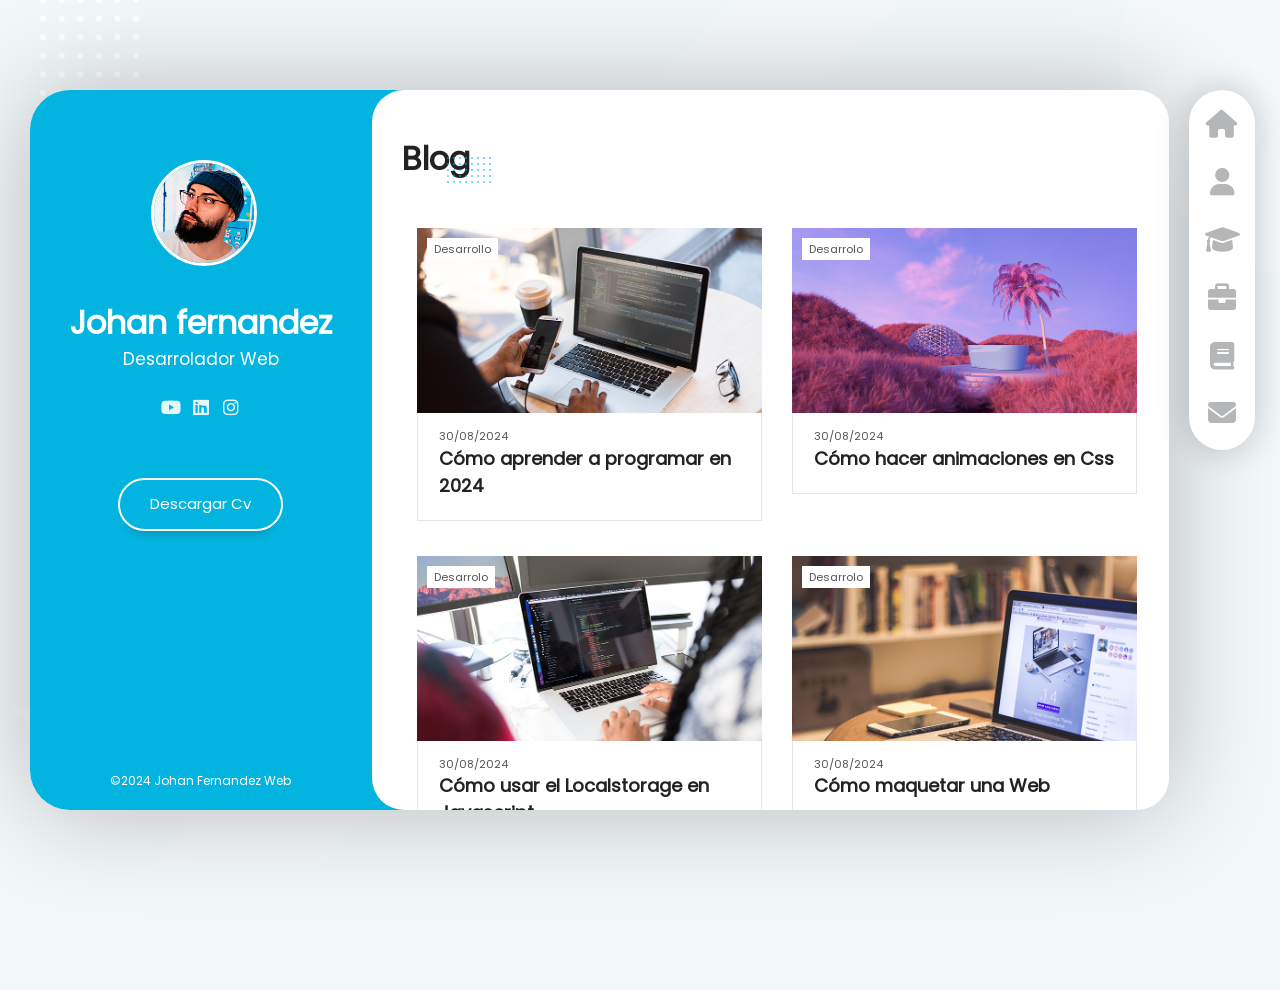
==== blog.html @ 12db5f35 "primer commit" ====
<!DOCTYPE html>
<html lang="en">

<head>
  <meta charset="UTF-8">
  <meta name="viewport" content="width=device-width, initial-scale=1,maximun-scale=1">
  <link rel="stylesheet" href="assets/css/style.css">
  <link rel="stylesheet" href="assets/css/reset.css">
  <link rel="stylesheet" href="assets/css/scroll.css">
  <link rel="stylesheet" href="assets/fonts/fontawesome-free-6.1.2-web/css/all.min.css">
  <link rel="stylesheet" href="assets/fonts/poppins/poppins.css">
  <link rel="preconnect" href="https://fonts.googleapis.com">
  <link rel="preconnect" href="https://fonts.gstatic.com" crossorigin>
  <link rel="stylesheet" href="assets/css/responsive.css">

  <script src="assets/js/menu.js" defer></script>

  <title>Portafolio-Victor Robles</title>
</head>

<body>
  <!-- //layout principal -->
  <div class="layout">
    <!-- barra lateral(info del usuario) -->
    <aside class="layout__aside">
      <section class="aside__userinfo">

        <!-- informacion general usuario -->
        <div class="userinfo__general">
          <div class="userinfo__container-image">
            <img src="assets/img/default-user.jpg" class="userinfo__image" alt="foto del perfil del usuario">
          </div>
          <h2 class="userinfo__name">Johan fernandez</h2>
          <h4 class="userinfo__job">Desarrolador Web</h4>
        </div>

        <!-- menu de navegacion -->
        <nav class="layout__menu">
          <ul class="menu__list">
            <li class="menu__option">
              <a href="index.html" class="menu__Link">
                <i class="fa-solid fa-house menu__icon"></i>
                <span class="menu__overlay">Home</span>
              </a>
            </li>
            <li class="menu__option">
              <a href="sobre-mi.html" class="menu__Link">
                <i class="fa-solid fa-user menu__icon"></i>
                <span class="menu__overlay">Sobre mi</span>
              </a>
            </li>
            <li class="menu__option">
              <a href="curriculun.html" class="menu__Link">
                <i class="fa-solid fa-graduation-cap menu__icon"></i>
                <span class="menu__overlay">Curriculun</span>
              </a>
            </li>
            <li class="menu__option">
              <a href="portafolio.html" class="menu__Link">
                <i class="fa-solid fa-briefcase menu__icon"></i>
                <span class="menu__overlay">Portafolio</span>
              </a>
            </li>
            <li class="menu__option">
              <a href="blog.html" class="menu__Link">
                <i class="fa-solid fa-book menu__icon"></i>
                <span class="menu__overlay">Block</span>
              </a>
            </li>
            <li class="menu__option">
              <a href="contacto.html" class="menu__Link">
                <i class="fa-solid fa-envelope menu__icon"></i>
                <span class="menu__overlay">Contacto</span>
              </a>
            </li>
          </ul>
        </nav>

        <!-- links a redes sociales -->
        <div class="userinfo__links">
          <ul class="links__social">
            <li class="social__option">
              <a href="#" class="social__link">
                <i class="fa-brands fa-youtube" class="social__icon"></i>
              </a>
            </li>
            <li class="social__option">
              <a href="#" class="social__link">
                <i class="fa-brands fa-linkedin" class="social__icon"></i>
              </a>
            </li>
            <li class="social__option">
              <a href="#" class="social__link">
                <i class="fa-brands fa-instagram" class="social__icon"></i>
              </a>
            </li>

          </ul>
        </div>

        <!-- boton -->
        <div class="userinfo__buttons">
          <a href="#" class="userinfo__btn">Descargar Cv</a>

        </div>

        <!-- pie de pagina  -->
        <footer class="userinfo__footer">
          &copy;2024 Johan Fernandez Web
        </footer>

      </section>
    </aside>
     <!-- MENU REESPONSIVE -->
    <div class="layout__menu-toggle">
      <i class="menu-toggle__icon fa-solid fa-bars"></i>
      <i class="menu-toggle__icon fa-solid fa-xmark"></i>
    </div>  
    <!-- Contenido principal -->
    <main class="layout__content">
      
        <section class="content__page content__blog">
        <!-- Este contenido cambia con cada pagina Web -->
        
        <header class="blog__header">
          <h1 class="blog__title">Blog</h1>
        </header>

        <section class="blog__articles">
            
            <article class="articles__article">

                <div class="article__top">
                    <div class="article__category">Desarrollo</div>
                    <a href="#" class="article__image-link">
                        <div class="article__mask">
                            <img src="assets/img/articulo-1.jpg" class="article__image"  alt="imagen del blog">
                        </div>
                        <div class="article__logo">
                            <i class="article__icon fa-solid fa-book"></i>
                        </div>
                    </a>
                </div>

                <div class="article__bottom">
                    <time datetime="2024/08/30" class="article__date">30/08/2024</time>
                    <a href="#" class="article__link">
                        <h2 class="article__title">Cómo aprender a programar en 2024</h2>
                    </a>
                </div>

            </article>

            <article class="articles__article">

                <div class="article__top">
                    <div class="article__category">Desarrolo</div>
                    <a href="#" class="article__image-link">
                        <div class="article__mask">
                            <img src="assets/img/articulo-2.jpg" class="article__image"  alt="imagen del blog">
                        </div>
                        <div class="article__logo">
                            <i class="article__icon fa-solid fa-book"></i>
                        </div>
                    </a>
                </div>

                <div class="article__bottom">
                    <time datetime="2024/08/30" class="article__date">30/08/2024</time>
                    <a href="#" class="article__link">
                        <h2 class="article__title">Cómo hacer animaciones en Css</h2>
                    </a>
                </div>

            </article>

            <article class="articles__article">

                <div class="article__top">
                    <div class="article__category">Desarrolo</div>
                    <a href="#" class="article__image-link">
                        <div class="article__mask">
                            <img src="assets/img/articulo-3.jpg" class="article__image"  alt="imagen del blog">
                        </div>
                        <div class="article__logo">
                            <i class="article__icon fa-solid fa-book"></i>
                        </div>
                    </a>
                </div>

                <div class="article__bottom">
                    <time datetime="2024/08/30" class="article__date">30/08/2024</time>
                    <a href="#" class="article__link">
                        <h2 class="article__title">Cómo usar el Localstorage en Javascript</h2>
                    </a>
                </div>

            </article>

            <article class="articles__article">

                <div class="article__top">
                    <div class="article__category">Desarrolo</div>
                    <a href="#" class="article__image-link">
                        <div class="article__mask">
                            <img src="assets/img/articulo-4.jpg" class="article__image" alt="imagen del blog">
                        </div>
                        <div class="article__logo">
                            <i class="article__icon fa-solid fa-book"></i>
                        </div>
                    </a>
                </div>

                <div class="article__bottom">
                    <time datetime="2024/08/30" class="article__date">30/08/2024</time>
                    <a href="#" class="article__link">
                        <h2 class="article__title">Cómo maquetar una Web</h2>
                    </a>
                </div>

            </article>


        </section>

        
    </section>
  </main>
</div>
</body>

</html>
---- assets/css/style.css ----
/* definicion variables*/
/* colorzilla: sirve para poder identificar los colores de una pagina web */
:root{
--color-principal: #ffffff;
--color-secondary: #04B4E0;

--color-background: #f2f7f9;
--color-transparent: transparent;

--color-icon: #b5b6b7;
--color-title: #222222;
--color-subtitle: #888888;
--color-text: #555555;

--color-border-reviews: #e5e6e7;
--color-company: #a5a6a7;
--color-background-certificate: #f5f5f5;
--color-background-contact: #fcfcfc;
}

/* estilos generales */
html{
    font-size: 62.5%;
}
body{
    width:100%;
    height:100%;
    font-family:"Poppins", helvetica, sans-serif;
    font-size:1.5rem;
    background-color:var(--color-background);
    color:var(--color-text);
    overflow:hidden;

}
h1,h2,h3,h4,h5,h6{
    color:var(--color-title);
}

/* imagen de fondo */
body{
    background-image:url("../img/fondo.png");
    background-size:cover;
    background-repeat:no-repeat;
    background-position:-20px -120px;
}
/* estructura principal */
.layout{
    position:relative;
    min-width:1290px;
    width:75%;
    height:80vh;
    min-height:80vh;
    margin:10vh auto;

    display:grid;
    grid-template-areas:
    "aside content";
    grid-template-columns:30% 70%;

    /* sombra detras del layout */
    border-radius:4rem;
    box-shadow:0 0 100px rgba(0, 0, 0, 0.25);
    
}

/* barra lateral azul */
.layout__aside{
grid-area:aside;
border-radius:4rem 0 0 4rem;
overflow:auto;
overflow-x:hidden;
}
.aside__userinfo{
    display:flex;
    flex-direction:column;
    align-items:center;
    text-align:center;

    min-height:100%;
    min-width:30rem;

    background-color: var(--color-secondary);
    color: var(--color-principal);
}
.userinfo__container-image{
    display:inline-block;
    position:relative;
    width:10rem;
    margin-top:7rem;
    z-index:1;

    
}

.userinfo__image{
    width:100%;
    background-color:var(--color-principal);
    border: 3px solid var(--color-principal);
    border-radius:20rem;
}
.userinfo__container-image::after{
    content: "";
    position:absolute;
    top:5%;
    left:9%;
    z-index:-1;
    width:100%;
    height:100%;
    background-image:-moz-repeating-radial-gradient(center center, #ffffff, #ffffff 1px,transparent 0px,transparent 100%);
    background-size:0.6rem 0.6rem;
    border-radius:30rem;
    opacity:0.4;
}
.userinfo__name{
color:var(--color-principal);
font-size:3.2rem;
font-weight:bold;
margin-top:2.6rem;

}
.userinfo__job{
color:var(--color-principal);
font-size :1.7rem;
font-weight:200;
}
.userinfo__links{
margin-bottom:3.6rem;
}
.links__social{
    margin-top:2rem;
    text-align:center;
    display:flex;
}
.social__option{
    height:3rem;
    width:3rem;
    font-size:1.8rem;
    line-height:3.2rem;
    opacity:0.9;
    border-radius:3rem;
    transition:all 300ms linear;
}
.social__option:hover{
    opacity:1;
    background-color:rgba(255,255,255,0.20)
}
.userinfo__buttons{
    margin-top:2rem;
    martgin-bottom:4rem;
}
    
.userinfo__btn{
border:2px solid var(--color-principal);
border-radius:3.2rem;
color:var(--color-principal);
padding: 3rem;
padding-top:1.3rem;
padding-bottom:1.3rem;
box-shadow:0 10px 10px -8px rgba(0,0,0, 0.22);
transition:all 300ms easy-in.out; 
}
.userinfo__btn:hover{
 background-color:var(--color-principal);
 color:var(--color-secondary);
}
.userinfo__footer{
    position:absolute;
    bottom:2rem;
    font-size:1.2rem;
}
 





/* contenedor principal */
.layout__content{
    grid-area:content;
    height:100%;
    min-height:100%;
    background-color:var(--color-secondary);
    border-radius:0 10rem 10rem 0;
}
.content__page{
    background-color:var(--color-principal);
    
    min-height:100%;
    border-radius:3.2rem;
    display:flex;
    flex-direction:column;
    align-items:center;
    justify-content:center;
}
.page__name{
    font-size:6rem;
    margin-bottom:1rem;
}
.page__job{
    font-size:2.1rem;
    font-weight:lighter;
    color:var(--color-subtitle)
}








/* pmenu navegacion lateral */
.layout__menu{
    display:block;
    position:absolute;
    top:0;
    right:-105px;
    min-width:11rem;
    background-color:transparent;
}
.menu__list{
    display:flex;
    flex-direction:column;
    justify-content:space-between;
    align-items:center;
    position:relative;
    background-color:var(--color-principal);
    width:60%;
    min-height:32rem;
    padding:2rem 0;
    margin-left:2.5rem;
    box-shadow:0 0 3rem 0.5rem rgba(0,0,0, 0.15);
    border-radius:5rem;

}
.menu__option{
    display:block;
    width:100%;
    text-align:center;  
}

.menu__option:hover .menu__icon,{
    color:var(--color-secondary);

}
.menu__icon{
    color:var(--color-icon);
    font-size:2.8rem;
    transition: all 300ms ease-in-out;
}
.menu__overlay{
    position:absolute;
    right:0;
    margin-top:-3rem;
    display:block;
    opacity:0;
    color:var(--color-principal);
    padding:0.5rem 1rem;
    background-color:var(--color-secondary);
    white-space:nowrap;
    transition:all 300ms ease-in-out;
}
.menu__option:hover .menu__overlay{
    opacity:1;
    right:100%;
}

/*ESTILOS GENERALES ( SOBRE MI Y OTRAS PAGINAS)  */
.content__about,
.content__resume,
.content__portfolio,
.content__blog,
.content__contact{
    height:100%;
    min-height:100%;
    overflow:auto;
    paddin:6rem;
    padding-left:3rem;
    background-color:var(--color-principal);
    display:block;
    flex-direction:column;
    align-items:center;
    justify-content:center;
}

.about__header,
.resume__header,
.portfolio__header,
.blog__header,
.contact__header{
    display:inline-block;
    margin-top:4.5rem;
    margin-bottom:4.5rem;

}
.about__title,
.resume__title,
.portfolio__title,
.blog__title,
.contact__title{
    font-size:3.2rem;
    position:relative;
}
.about__title::after,
.resume__title::after,
.portfolio__title::after,
.blog__title::after,
.contact__title::after{
    content:"";
    position:absolute;
    top:20px;
    right:-25px;
    width:50px;
    height:30px;
    background-image:-webkit-repeating-radial-gradient(center center,var(--color-secondary), var(--color-secondary) 1px,transparent 0px,transparent 100%);
    background-size:6px 6px;
    opacity:0.5;

}
.title__color,
.subtitle__color{
    color:var(--color-secondary);
}
/* informacion personal  */
.about__personal-info{
    display:flex;
    flex-direction:row;
    margin-bottom:5rem;
    width:100%;

}
.personal-info__bio{
    flex-basis:56%;
}
.personal-info__data{
    flex-basis:44%;
    padding:0 1.5rem;
}
.personal-info__description{
    font-size:1.5rem;
    line-height:2.4rem;
}
.personal-info__option{
    margin-bottom:1rem;

}
.personal-info__title{
    margin-right:0.5rem;
    color:var(--color-secondary);
    font-weight:600;
}
/* SERVICIOS */
.about__services,
.about__reviews,
.about__clients,
.about__prices,
.about__extra{
width:100%;
margin-bottom:3rem;
}
.services__header,
.reviews__header,
.clients__header,
.prices__header,
.extra__header,
.resume__subheader,
.contact__form-header{
display:inline-block;
margin-bottom:2.5rem;
position:relative;
}
.services__title,
.reviews__title,
.clients__title,
.prices__title,
.extra__title,
.resume__subtitle,
.form-header__title{
    font-size:2.1rem;
}
.services__title::after,
.reviews__title::after,
.clients__title::after,
.prices__title::after,
.extra__title::after,
.resume__subtitle::after,
.form-header__title::after{
    content:"";
    position:absolute;
    top:20px;
    right:-25px;
    width:50px;
    height:30px;
    background-image:-webkit-repeating-radial-gradient(center center,var(--color-secondary), var(--color-secondary) 1px,transparent 0px,transparent 100%);
    background-size:6px 6px;
    opacity:0.5;

}
.services__container{
    width:100%;
    display:flex;
    flex-direction:row;
    flex-wrap:wrap;
}
.services__service{
    flex-basis: calc(50% - 3rem);
    margin-right:3rem;
    margin-bottom:2.5rem;
}
.services__myicon{
    color:var(--color-secondary);
    font-size:3.8rem;
}
.services__title{
    font-size:1.8rem;
    margin:0.5rem 0;
}
.services__description{
    font-size:1.5rem;
    text-align:justify;
}

/* maquetacion reviews  */
.reviews__container{
    width:100%;
    display:flex;
    flex-direction:row;
    flex_wrap:wrap;
}
.reviews__review{
    
    flex-basis: calc(50% - 2.5rem);
    border:2px solid var(--color-border-reviews);
    border-radius:2rem;
    padding-top:0;
    padding-right:2.5rem;
    padding-left:2.5rem;
    padding-bottom:1.5rem;
    margin-right:2.5rem;
    margin-top:4.5rem;
    margin-bottom:1rem;
}
.review__image-container{
    width:100%;

}
.review__image{
    max-width:9rem;
    max-height:9rem;
    border-radius:9rem;
    margin:0 auto;
    margin-top:-4.5rem;
    margin-bottom:2rem;
    box-shadow:0px 10px 10px -8px rgba(0, 0, 0, 0.22)
}
.review__description{
    margin-bottom:1rem;

}
.review__text{
    font-size:1.5rem;
    line-height:2.4rem;
}
.review__author{
    margin-top:2rem;
    display:flex;
    flex-direction:row;
    justify-content:space-between;
}
.review__name{
    margin-bottom:0.5rem;
    font-size:1.5rem;
}
.review__company{
    color:var(--color-company);
    font-weight:300;
    font-size:1.3rem;
}
.review__icon{
    font-size:4rem;
    opacity:0.5;
    color:var(--color-secondary);
}

/* CLIENTES */
.about__clients{
    width:100%;
    margin-bottom:2rem;
}
.clients__header{
    margin-bottom:3rem;
}
.clients__container{
    display:flex;
    flex-direction:row;
    justify-content:space-between;
}
.clients__image{
    width:145px;
    padding:1.5rem;
    margin-bottom:1.5rem;
}
.clients__link{
    display:block;
    width:100%;
    opacity:0.7;
}    
.clients__link:hover{
 opacity:1;
 transition: all 300ms linear;
}    

/* PRECIOS */

.prices__container{
    margin-bottom:5rem;

    display:flex;
    flex-direction:row;
}

.prices__box{
    flex-basis:50%;
    height:100%;
    padding:3rem;
    margin-right:3rem;
    border:2px solid var(--color-border-reviews);
    text-align:center;
    border-radius:1.5rem;
    transition: all 300ms ease-in-out;

}
.prices__box:last-of-type{
    margin-right:0rem;
}
.prices__box:hover,
.extra__info:hover{
    box-shadow:0px 18px 24px -5px rgba(0, 0, 0, 0.15);
    transform:translateY(-1rem);
}
.prices__subtitle{
    margin-bottom:3rem;
}
.prices__text{
    display:inline-block;
    position:relative;
}
.prices__box:hover .prices__text::after{
    position:absolute;
    left:0;
    bottom:-3px;
    right:0;
    content:"";
    height:0.2rem;
    background-color:var(--color-secondary);

}
.prices__price{
padding-bottom:1rem;
}

.prices__number{
    font-size:4.3rem;
    line-height:1;
    color:var(--color-title);
}
.prices__advice{
    display:block;
    color:var(--color-subtitle);
}

.prices__buy{
    padding-top:2.5rem;
    padding-bottom:3rem;
}
.prices__btn{
    display:inline-block;
    padding:1.2rem 3.2rem;
    border:2px solid var(--color-border-reviews);
    box-shadow:0 10px 10px -8px var(--color-border-reviews);
    border-radius:3rem;
}
.prices__btn:hover{
    border:2px solid var(--color-secondary);
    background-color:var(--color-secondary);
    color:var(--color-principal);
    transition: all 300ms ease-in-out;
}
.prices__reward{
    font-size:1.4rem;
    padding:0.6rem 0; 
}
/* INFORMACION EXTRA  */
.extra__container{
    width:100%;
    display:flex;
    flex-direction:row;
    justify-content:space-between;
    flrx-wrap:wrap;
    margin-bottom:1.5rem;
}
.extra__info{
    flex-basis:30%;
    border:2px solid var(--color-border-reviews);
    text-align:center;
    border-radius:1rem;
    padding:2.5rem 1rem;
    transition:all 300ms ease-in-out;
}
.extra__info:hover{
    transform:translateY(-0.5rem);  
}
.extra__icon{
    font-size:3.3rem;
    color:var(--color-secondary);
    margin-bottom:1rem;
}
.extra__subtitle{
    font-size:1.5rem;
    margin:1.5rem;
}
.extra__quantity{
    display:block;
    font-size:3.5rem;
    line-height:5rem;
    margin:1.5rem 1rem;
    margin-bottom:0;
    color:var(--color-subtitle);
}    

/* ESTILOS PARA PARTE CURRICULUM */
.resume__container{
    width:100%;
    display:flex;
    flex-direction:row;
}
.resume__left{
    flex-basis:58%;
    margin-right:1.5rem;
}
.resume__timelines{
    margin-bottom:5rem;
}
.timelines__timeline{
    width:100%;
    position:relative;
    margin-bottom:1.5rem;
    display:flex;
    flex.direction:row;
}
.timeline__header{
    flex-basis:30%;
    text-align:right;
    padding-right:2.5rem;
}
.timeline__year{
    margin:0.3rem 0px;
    line-height:1.9rem;
    font-size:1.4rem;
}
.timeline__company{
    display:block;
    font-size:1.3rem;
    font-weight:lighter;
    color:var(--color-company);
}
.timeline__description{
    width:70%;
    padding-left:2.5rem;
    padding-right:1.5rem;
}
.timeline__title{
    font-size:1.6rem;
    margin-bottom:0.3rem;
}
.timeline__text{
    font-size:1.4rem;
    margin-bottom:1rem;
}
.timeline__divider{
    position:absolute;
    width:1px;
    top:0;
    left:30%;
    bottom:-18%;
    background-color:var(--color-scrollbar);
}
.timeline__divider::before{
    content:"";
    position:absolute;
    margin-top:0.4rem;
    margin-left:-0.8rem;
    width:1.7rem;
    height:1.7rem;
    background-color:var(--color-secondary);
    border-radius:10rem;
    opacity:0.25;
}
.timeline__divider::after{
    content:"";
    position:absolute;
    margin-top:0.7rem;
    margin-left:-0.5rem;
    width:0.8rem;
    height:0.8rem;
    background-color:var(--color-principal);
    border-radius:10rem;
    border:2px solid var(--color-secondary);
    opacity:1;
}
    
   

/* PARTE DERECHA  */
.resume__right{
    flex-basis:41%,
    padding:0px 1.5rem;
}
.resume__skills{
    margin-bottom:3rem;
}
.skills__title{
    display:flex;
    justify-content:space-between;
}
.skills__text{
    font-size:1.3rem;
    line-height:1.4rem;
    margin-bottom:0.4rem;
   
}
.skills__number{
    font-size:1.1rem;
    line-height:1.4rem;
    margin-bottom:0.4rem;
    color:var(--color-subtitle);
}
.skills__progressbar{
    
    height:1rem;
    border:1px solid var(--color-secondary);
    border-radius:1rem;
    background-color:var(--color-principal);
    margin-bottom:1.5rem;
}
   
.skills__percentage{
    height:0.8rem;
    background-color:var(--color-secondary);
    border:2px solid var(--color-principal);
    border-radius:1rem;

}
.skills__percentage--p1{width:90%;}
.skills__percentage--p2{width:70%;}
.skills__percentage--p3{width:60%;}
.skills__percentage--p4{width:80%;}
.skills__percentage--p5{width:97%;}
.skills__percentage--p6{width:85%;}
.skills__percentage--p7{width:80%;}
.skills__percentage--p8{width:92%;}
.skills__percentage--p9{width:81%;}

.knowledges__list{
    display:flex;
    flex-direction:row; 
    flex-wrap:wrap;
}

.knowledges__option{
    padding:0.1rem 1rem;
    margin:0.3rem;
    background-color:var(--color-secondary);
    border-radius:0.3rem;
    color:var(--color-principal);
    font-size:1.3rem;

}
.certificates__container{
    display:flex;
    flex-direction:row;
    gap:3rem;
}
    
.certificates__certificate{
    flex-basis:45%;
    border:2px solid var(--color-border-reviews);
    border-radius:0.8rem;
    overflow: hidden;
    display:flex;
    flex-direction:row;
}
.certificate__logo{
    width:10rem;
    height:100%;
    padding:2.5rem;
    background-color:var(--color-background-certificate);
    display:flex;
    justify-content:center;
    align-items:center;
}
.certificate__image{
    width:100%;
   
    

}
.certificate__content{
    padding:2rem 2.5rem;
}
.certificate__title{
    font-size:1.6rem;
    margin-bottom:0.5rem;
}
.certificate__id{
    display:block;
    margin-bottom:0.3rem;
    font-size:1.3rem;
    color:var(--color-subtitle);
}
.certificate__date{
    font-size:1.2rem;
    color:var(--color-subtitle);
}
 
    

/* PORTFOLIO */
.portfolio__navbar{
    margin-bottom:3rem;
}
.portfolio__menu{
    display:flex;
    flex-direction:row;
    flex-wrap:wrap;
    gap:1.5rem;
}
.portfolio__option{
    font-size:1.3rem;
    opacity:0.7;
}
.portfolio__option--active{
    opacity:1;
}

.portfolio__link{
    cursor:pointer;
}
.portfolio__link:hover{
    color:var(--color-secondary);
    text-shadow: 0 0 1px rgba(0, 0, 0, 0.25);
}

.portfolio__gallery{
    display:flex;
    flex-direction:row;
    flex-wrap:wrap;

}

.gallery__item{
    position:relative;
    flex-basis:30%;
    padding:0.7rem;
}
.gallery__container--image{
    overflow:hidden;
}
.gallery__image{
    transition:all 300ms ease-in-out;
}
.gallery__item:hover .gallery__image{
    transform:scale(1.1);
}
.gallery__title{
    font-size:1.6rem;
    padding:1.5rem 0;
    font-weight:bold;
}
.gallery__icon{
    opacity:0;
    position:absolute;
    top:1.5rem;
    right:1.5rem;
    width:3rem;
    height:3rem;
    font-size:1.6rem;
    text-align:center;
    padding-top:1rem;
    background-color: var(--color-principal);
    color:var(--color-secondary);
    transition:all 450ms ease-in-out;
}
.gallery__category{
    opacity:0;
    position:absolute;
    top:1.5rem;
    left:1.5rem;
    padding:0.2rem 0.7rem;
    font-size:1.1rem;
    background-color: var(--color-principal);
    color:var(--color-text);
    transition:all 450ms ease-in-out;
}
.gallery__item:hover .gallery__icon,
.gallery__item:hover .gallery__category{
    opacity:1;
}

/* BLOG */
.blog__articles{
    margin-bottom:2.5rem;
    display:flex;
    flex-direction:row;
    flex-wrap:wrap;
    
}
.articles__article{
    flex-basis:45%;
    padding:0 1.5rem;
    padding-bottom:3.5rem;
}
.article__top{
    position:relative;
    overflow:hidden;
}
.article__category{
    position:absolute;
    top:1rem;
    left:1rem;
    font-size:1.1rem;
    line-height:2rem;
    padding:0.1rem 0.7rem;
    background-color:var(--color-principal);
    color:var(--color-text);
    z-index:3;
}
.article__mask{
    width:100%;
    height:18.5rem;
    overflow:hidden;
}
.article__image{
    display:block;
    z-index:1;
    transition:all 300ms ease-in-out;
}
.article__top:hover .article__image{
    transform:scale(1.1);
}
.article__logo{
    transition:all 300ms ease-in.out;
    opacity:0;
}
.article__icon{
    position:absolute;
    width:4.4rem;
    top:calc(50% - 2.2rem);
    left:calc(50% - 2.2rem);
    font-size:4.4rem;
    text-align:center;
    color:var(--color-principal);
}
.article__top:hover .article__logo{
    opacity:1;
}
.article__bottom{
    margin:0;
    padding:2.1rem;
    padding-top:1.5rem;
    border:0.1rem solid var(--color-border-reviews);
    border-top:0;
}
 .article__date{
    display:block;
    font-size:1.1rem;
    font-weight:300;
    
    color:var(--color-subtitles);
 }   
.article__title{
    font-size:1.8rem;
}

/* PAGINA DE CONTACTOS */
.contact__container{
    display:flex;
    flex-direction:row;
}
.contact__info{
flex-basis:33%;
padding:0 1.5rem;
}
.contact__data{
    width:100%;
    margin-bottom:1.5rem;
    padding:2rem 1rem;
    text-align:center;
    background-color:var(--color-background-contact);
    border:1px solid var(--color-border-reviews)   
}
.contact__icon{
    font-size:3.3rem;
    color:var(--color-secondary);
}
.contact__subtitle{
    font-size:1.5rem;
    margin-top:1rem;
}
.contact__form-box{
    flex-basis:66%;
    padding:0 1.5rem;
}
.form__container{
    display:flex;
    flex-direction:row;
}
.form__left{
    flex-basis:47%;
    margin-right:1.5rem;
}
.form__group{
    position:relative;
    margin-bottom:2.5rem;
}
.form__input{
    position:relative;
    width:90%;
  
    display:block;
    border:0.2rem solid var(--color-border-reviews);
    border-radius:0.5rem;
    font-size:1.5rem;
    padding.top:1rem;
    padding-bottom:1rem;
    padding-left:1.2rem;
    padding-right:1.2rem;
    outline:none;
    box-shadow:0 1rem 1rem -8px rgba(0, 0, 0, 0.10);
    background-color:transparent;
    background:0 0;
    z-index:1;
}
.form__input:focus{
    border:0.2rem solid var(--color-secondary);
}
.form__label{
    position:absolute;
    top:1rem;
    left:1.5rem;
    color:var(--color-company);
    pointer-events:none;
    transition:all 300ms ease-in-out;
}
.form__input:focus~label,
.form__input:not(:placeholder-shown)~label{
    top:-2rem;
    left:0;
    z-index:1;
    font-size:1.3rem;
    color:var(--color-secondary);
}
.form__input::-webkit-input-placeholder{
    color:transparent;
}

.form__right{
    flex-basis:40%;
    max-width:40%;
    max-height:100%;
}
.form__input--textarea{
    display:block;
    height:100%;
    resize:none;
}
.form__group--textarea{
    height:100%;
}
.form__buttom{
    padding:1rem 3rem;
    font-size:1.5rem;
    border:0.2rem solid var(--color-secondary);
    color: var(--color-titles);
    background-color: var(--color-principal);
    border-radius: 3rem;
    box-shadow:0 1rem 1rem -8px rgba(0, 0, 0, 0.22); 
    transition: all 300ms ease-in-out;
    cursor:pointer;
}
.form__buttom:hover{
    background-color: var(--color-secondary);
    color: var(--color-principal);
}
.contact__map{
    width:100%;
    min-height:15rem;
    margin-bottom:3.5rem;
    overflow:hidden;
}
.contact__iframe{
    width:90%;
    height:14rem;
}
---- assets/css/scroll.css ----
:root{
    --color-scrollbar: #d3d3d3;
    --color-background-scroll: #EEEEEE;
}

/* scrool chrome  */
.content__page::-webkit-scrollbar{
    width:25px;
    background:transparent;
}
.content__page::-webkit-scrollbar-thumb{
    border:10px solid transparent;
    box-shadow:none;
    border-radius:40px;
}
.content__page:hover::-webkit-scrollbar-thumb{
    box-shadow:inset 0 0 0 10px var(--color-scrollbar);
    
}
.content__page:hover::-webkit-scrollbar-thumb:hover{
    border:8px  solid transparent;
    box-shadow:inset 0 0 0 10px var(--color-secondary);

    
}
.content__page::-webkit-scrollbar-track{
    background-color:transparent;
    margin-top:40px 0;
    
}



/* scrool chrome barra lateral  */
.layout__aside::-webkit-scrollbar{
    width:25px;
    background:var(--color-secondary);
}
.layout__aside::-webkit-scrollbar-thumb{
    border:10px solid transparent;
    box-shadow:none;
    border-radius:40px;
}
.layout__aside:hover::-webkit-scrollbar-thumb{
    box-shadow:inset 0 0 0 10px var(--color-principal);
    
}
.layout__aside:hover::-webkit-scrollbar-thumb:hover{
    border:8px  solid transparent;
    box-shadow:inset 0 0 0 10px var(--color-principal);

    
}
.layout__aside::-webkit-scrollbar-track{
    background-color:transparent;
    margin-top:40px 0;
    
}
---- assets/fonts/poppins/poppins.css ----
@font-face {
    font-family: "Poppins";
    src: url("./Poppins-Regular.ttf") format("truetype");
    font-weight: 400;
    font-style: normal;
}
---- assets/css/responsive.css ----
.layout__menu-toggle{
    display:none;

}
@media(max-width:1490px){
    .body{
        padding:0;
    }
    .layout{
        min-width:auto;
        width:85%;
    }
}
@media(max-width:1320px){

    .layout{
       margin-left:3rem;
        width:89%;
    }
}
@media(max-width:1160px){

    .layout{
       margin-left:4rem;
       width:85%;
    }
    .certificates__certificate{
        flex-basis:100%;
    }
}
    @media(max-width:1060px){

    .body{
     background-image:none;
     position:static;
    }
    .layout{
        width:100%;
        height:100%;
        min-height:100%;
        margin:0;
        border-radius:0;

        grid-template-areas:"content";
        grid-template-columns:100%;
    }
    .layout__content{
        border-radius:0;
        background-color:transparent;
        height:100%;
        width:100%;
    }
    .layout__aside{
        display:block;
        position:absolute;
        max-width:330px;
        top:0;
        right:0;
        bottom:0;
        border-radius:0;
        z-index:999;
        text-align:center;
        overflow:auto;
        transition:all 300ms ease-in-out;
        transform: translateX(100%); /* Oculto por defecto */
        opacity: 0;

    }
    .layout__aside--visible{
        width:100%;
        transform: translateX(0);
        opacity:1;
    }
    .layout__aside--hidden{
        transform: translateX(100%);
        opacity:0;
    }

    .layout__menu-toggle{
        z-index:9999;
        display:block;
        position:absolute;
        width:4.8rem;
        height:4.8rem;
        top:1rem;
        right:1rem;
        line-height:4.8rem;
        font-size:2.5rem;
        text-align:center;
        background-color:var(--color-secondary);
        color:var(--color-principal);
        border-radius:3rem;
        cursor:pointer;
        transition:all 300ms ease-in-out;

    }
    .menu-toggle__icon{
        color:var(--color-principal);
        display:block;
        position:absolute;
        top:25%;
        left:25%;
        transition:all 300ms ease-in-out;
    }
    .fa-bars{
        opacity:1;
    }
    .fa-xmark{
        opacity:0;
    }
    .content__page{
        border-radius:0;
        height:100vh;
    }
    .layout__menu{
        position:static;
        margin:3rem 0;
    }
    .user-info__container-image{
        width:13rem;
        margin-top:3rem;
        display:inline-block;
    }
    .user-info__name{
        font-size:3rem;
        margin-top:0.5rem;
        margin-bottom:0.5rem;
    }
    .menu__list{
        position:static;
        width:100%;
        background-color:var(--color-secondary);
        box-shadow:none;
        margin-left:0;
        padding:0;
    }
    .menu__icon{
        display:none;
    }
    .menu__overlay{
        position:static;
        opacity:0.7;
        margin-top:0;
        padding:0;
        box-shadow:none;
        font-size:1.6rem;
        line-height:2.5rem;
    }
    .menu__link--active .menu__overlay{
        opacity:1;
    }
    .links__social{
        margin-top:0;
    }
    .user-info__footer{
        position:static;
        padding-bottom:2rem;
    }   
}
@media(max-width:800px){
    .reviews__container{
        flex-direction:column;
    }
    .reviews__review{
        margin-top:6rem;
        flex-basis:100%;
    }
    .clients__container{
        flex-wrap:wrap;
        justify-content:space-around;
    }
    .prices__container{
        flex-direction:column;
    }
    .prices__box{
        flex-basis:100%;
        margin:0;
    }
    .prices__box:last-child{
        margin-top:2rem;
    }
    .gallery__item{
        flex-basis:45%;
    }
    .articles__article{
        flex-basis:100%;
        
    }
}
@media(max-width:585px){
    .about__personal-info{
        flex-direction:column;
    }
        
    .extra__container{
        flex-direction:column;
        gap:2rem;
    }
    .personal-info__data{
        padding:0;
        margin-top:2rem;
        flex-basis:100%;
    }
    .services__container{
        flex-direction:column;
    }
    .services__service{
        flex-basis:100%;
        margin-bottom:3rem;
        margin-right:0;
    }
    .resume__container{
        flex-direction:column;
    }
    .resume__right{
        flex-basis:100%;
        padding:0;
        margin-bottom:3rem;
    }
    .contact__container{
        flex-direction:column;
        
    }
}  
@media(max-width:480px){
    .page__name{
        font-size:4.8rem;
        line-height:5.6rem;
        text-align:center;
    }
    .certicate__logo{
        width:100%;
    }
    .gallery__item{
        flex-basis:100%;
    }
    .form__container{
        display:flex;
        flex-direction:column;
    }
    .form__left{
        flex-basis:100%;
        margin-right:0;
    }
   .form__right{
    flex-basis:100%;
    max-width:100%;
    max-height:100%;

   }
}
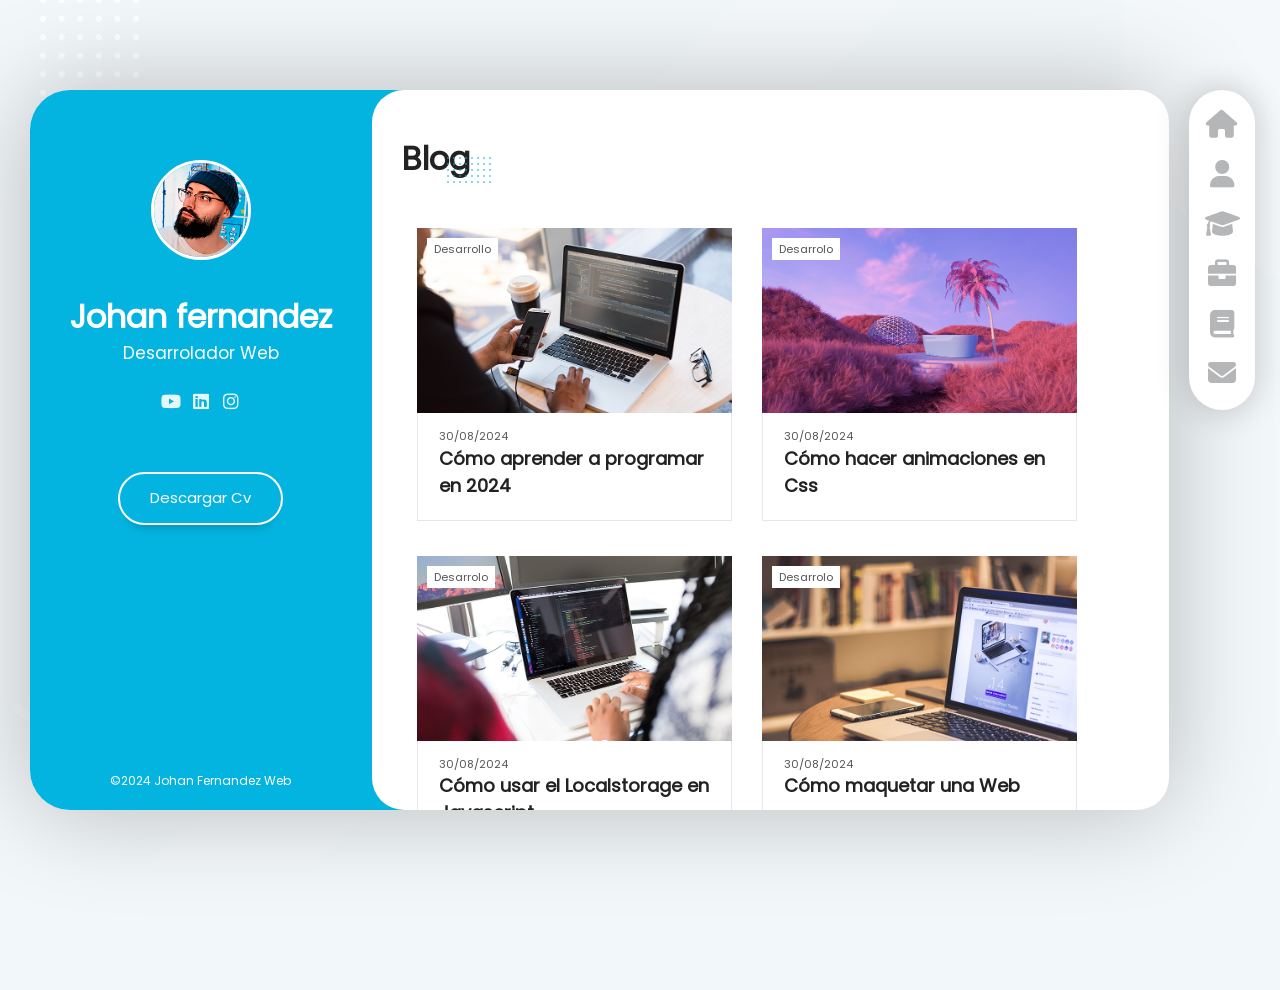
==== commit 9c3d4d4c: "correcciones" ====
--- a/blog.html
+++ b/blog.html
@@ -220,17 +220,17 @@
 
             </article>
 
-
+          </section>
         </section>
+      </main>
+    </div>
+    </body>
+    
+    </html>
+
 
         
-    </section>
-  </main>
-</div>
-</body>
-
-</html>
-
-
-
-
+
+
+
+
--- a/assets/css/style.css
+++ b/assets/css/style.css
@@ -30,7 +30,6 @@
     background-color:var(--color-background);
     color:var(--color-text);
     overflow:hidden;
-
 }
 h1,h2,h3,h4,h5,h6{
     color:var(--color-title);
@@ -43,6 +42,7 @@
     background-repeat:no-repeat;
     background-position:-20px -120px;
 }
+
 /* estructura principal */
 .layout{
     position:relative;
@@ -88,16 +88,16 @@
     width:10rem;
     margin-top:7rem;
     z-index:1;
-
-    
-}
-
+}
+
+    
 .userinfo__image{
     width:100%;
     background-color:var(--color-principal);
     border: 3px solid var(--color-principal);
     border-radius:20rem;
 }
+
 .userinfo__container-image::after{
     content: "";
     position:absolute;
@@ -146,7 +146,7 @@
 }
 .userinfo__buttons{
     margin-top:2rem;
-    martgin-bottom:4rem;
+    margin-bottom:4rem;
 }
     
 .userinfo__btn{
@@ -157,7 +157,7 @@
 padding-top:1.3rem;
 padding-bottom:1.3rem;
 box-shadow:0 10px 10px -8px rgba(0,0,0, 0.22);
-transition:all 300ms easy-in.out; 
+transition:all 300ms easy-in-out; 
 }
 .userinfo__btn:hover{
  background-color:var(--color-principal);
@@ -169,11 +169,6 @@
     font-size:1.2rem;
 }
  
-
-
-
-
-
 /* contenedor principal */
 .layout__content{
     grid-area:content;
@@ -201,13 +196,6 @@
     font-weight:lighter;
     color:var(--color-subtitle)
 }
-
-
-
-
-
-
-
 
 /* pmenu navegacion lateral */
 .layout__menu{
@@ -239,7 +227,7 @@
     text-align:center;  
 }
 
-.menu__option:hover .menu__icon,{
+.menu__option:hover .menu__icon{
     color:var(--color-secondary);
 
 }
@@ -274,7 +262,7 @@
     height:100%;
     min-height:100%;
     overflow:auto;
-    paddin:6rem;
+    
     padding-left:3rem;
     background-color:var(--color-principal);
     display:block;
@@ -425,7 +413,7 @@
     width:100%;
     display:flex;
     flex-direction:row;
-    flex_wrap:wrap;
+    flex-wrap:nowrap;
 }
 .reviews__review{
     
@@ -596,7 +584,7 @@
     display:flex;
     flex-direction:row;
     justify-content:space-between;
-    flrx-wrap:wrap;
+    flex-wrap:wrap;
     margin-bottom:1.5rem;
 }
 .extra__info{
@@ -646,7 +634,7 @@
     position:relative;
     margin-bottom:1.5rem;
     display:flex;
-    flex.direction:row;
+    flex-direction:row;
 }
 .timeline__header{
     flex-basis:30%;
@@ -713,7 +701,7 @@
 
 /* PARTE DERECHA  */
 .resume__right{
-    flex-basis:41%,
+    flex-basis:41%;
     padding:0px 1.5rem;
 }
 .resume__skills{
@@ -949,7 +937,7 @@
     transform:scale(1.1);
 }
 .article__logo{
-    transition:all 300ms ease-in.out;
+    transition:all 300ms ease-in-out;
     opacity:0;
 }
 .article__icon{
@@ -1026,24 +1014,24 @@
 .form__input{
     position:relative;
     width:90%;
-  
     display:block;
     border:0.2rem solid var(--color-border-reviews);
     border-radius:0.5rem;
     font-size:1.5rem;
-    padding.top:1rem;
+    padding-top:1rem;
     padding-bottom:1rem;
     padding-left:1.2rem;
     padding-right:1.2rem;
     outline:none;
     box-shadow:0 1rem 1rem -8px rgba(0, 0, 0, 0.10);
     background-color:transparent;
-    background:0 0;
     z-index:1;
 }
+    
 .form__input:focus{
     border:0.2rem solid var(--color-secondary);
 }
+  
 .form__label{
     position:absolute;
     top:1rem;
@@ -1103,4 +1091,16 @@
     height:14rem;
 }
 
+
+
+
+
+
+
+
+
+
+
+
+
     
